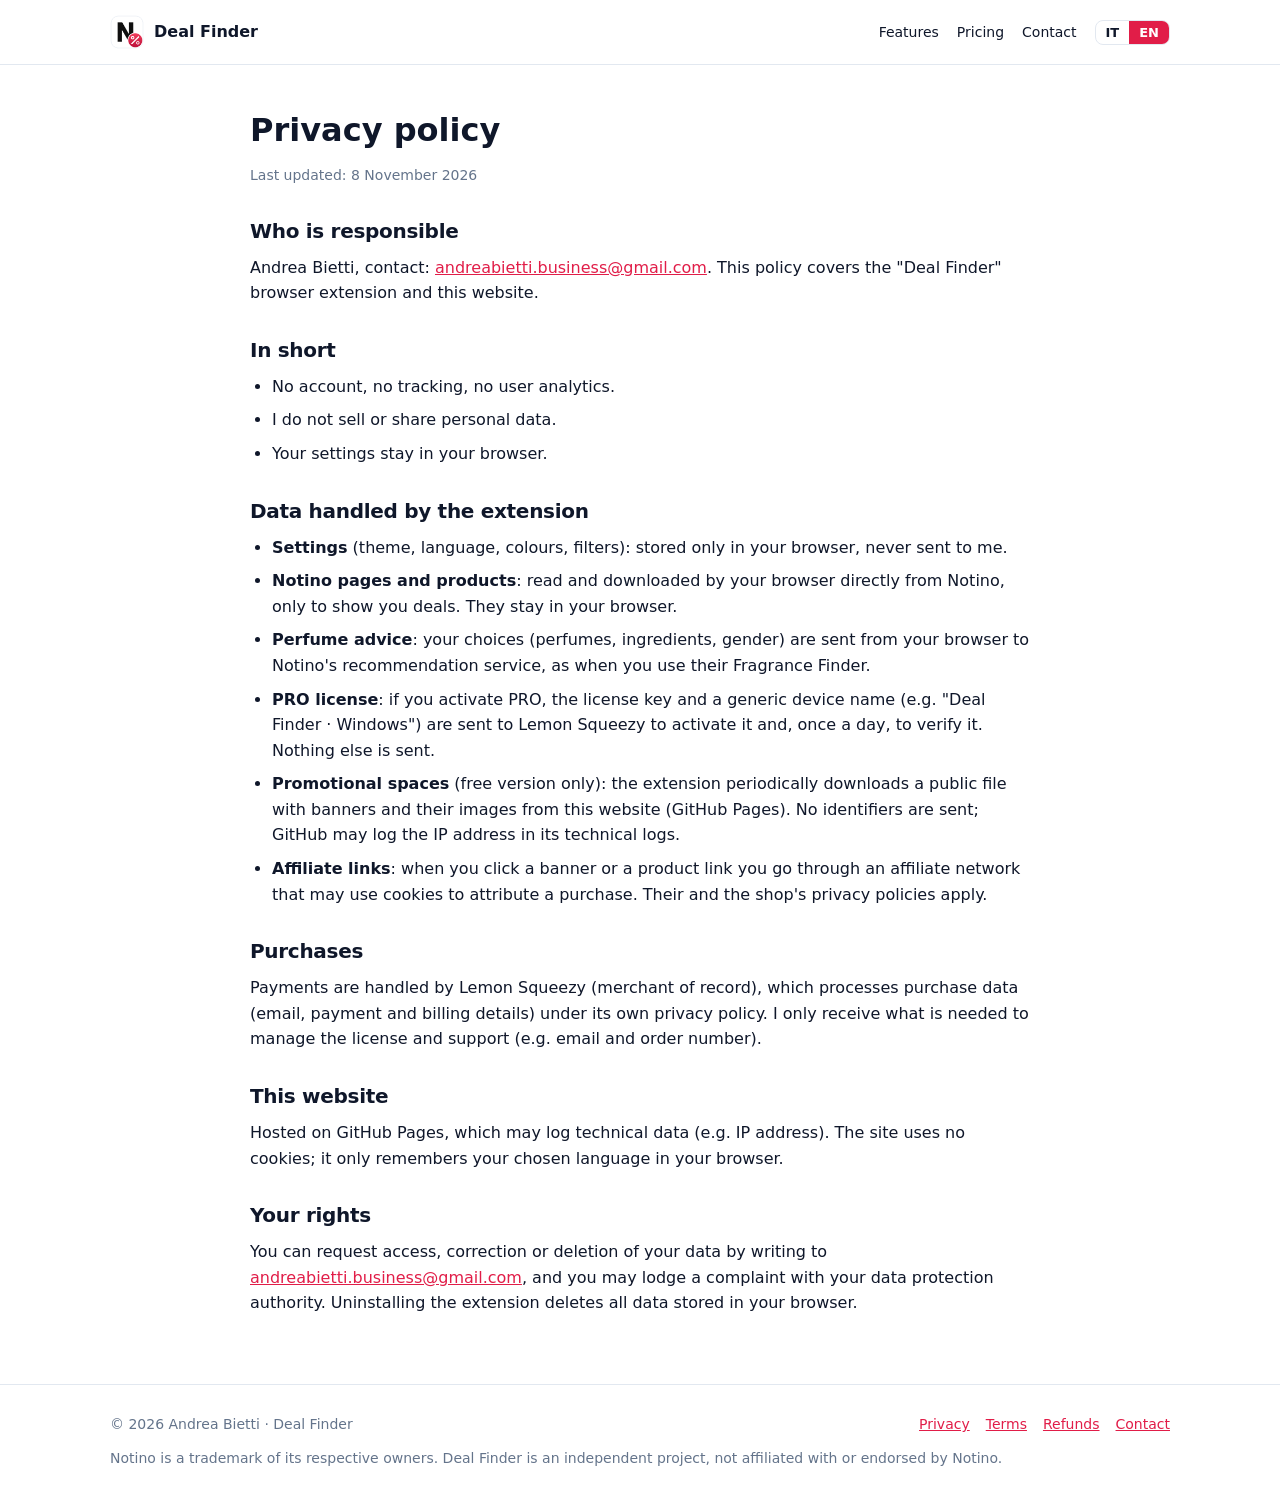
==== privacy.html @ af8a059f "Add files via upload" ====
<!doctype html>
<html lang="it">
<head>
<meta charset="utf-8">
<meta name="viewport" content="width=device-width, initial-scale=1">
<title data-it="Privacy policy – Deal Finder" data-en="Privacy policy – Deal Finder">Privacy policy – Deal Finder</title>
<meta name="description" content="Estensione per Microsoft Edge e Chrome che trova i veri sconti su Notino: sconto effettivo con codici, prezzo finale, filtri avanzati e consigli profumo.">
<link rel="icon" href="img/logo.png">
<link rel="stylesheet" href="style.css">
<script src="lang.js"></script>
</head>
<body>
<header><div class="wrap">
  <a class="brand" href="./"><img src="img/logo.png" alt="">Deal Finder</a>
  <nav>
    <a class="hide-m" href="./#funzioni"><span data-lang="it">Funzioni</span><span data-lang="en">Features</span></a>
    <a class="hide-m" href="./#prezzi"><span data-lang="it">Prezzi</span><span data-lang="en">Pricing</span></a>
    <a class="hide-m" href="./#contatti"><span data-lang="it">Contatti</span><span data-lang="en">Contact</span></a>
    <span class="lang"><button data-l="it">IT</button><button data-l="en">EN</button></span>
  </nav>
</div></header>

<main class="legal">
<div data-lang="it"><h1>Privacy policy</h1><p class="upd">Ultimo aggiornamento: 8 novembre 2026</p>
<h2>Chi è il titolare</h2>
<p>Andrea Bietti, contatto: <a href="mailto:andreabietti.business@gmail.com">andreabietti.business@gmail.com</a>. Questa informativa riguarda l'estensione per browser "Deal Finder" e questo sito.</p>
<h2>In breve</h2>
<ul><li>Nessun account, nessun tracciamento, nessuna statistica sugli utenti.</li><li>Non vendo né condivido dati personali.</li><li>Le impostazioni restano nel tuo browser.</li></ul>
<h2>Dati trattati dall'estensione</h2>
<ul>
<li><b>Impostazioni</b> (tema, lingua, colori, filtri): salvate solo nel tuo browser, mai inviate a me.</li>
<li><b>Pagine e prodotti Notino</b>: l'estensione li legge e li scarica dal tuo browser, direttamente da Notino, solo per mostrarti le offerte. Restano nel tuo browser.</li>
<li><b>Consigli profumo</b>: le tue scelte (profumi, ingredienti, genere) vengono inviate al servizio di consigli di Notino dal tuo browser, come quando usi il loro Fragrance Finder.</li>
<li><b>Licenza PRO</b>: se attivi la versione PRO, la chiave di licenza e un nome generico del dispositivo (es. "Deal Finder · Windows") vengono inviati a Lemon Squeezy per attivarla e, una volta al giorno, per verificarla. Non vengono inviati altri dati.</li>
<li><b>Spazi promozionali</b> (solo versione gratuita): l'estensione scarica periodicamente un file pubblico con i banner e le relative immagini da questo sito (GitHub Pages). Non invia identificativi; GitHub può registrare l'indirizzo IP nei suoi log tecnici.</li>
<li><b>Link di affiliazione</b>: se clicchi un banner o un link a un prodotto, passi per una rete di affiliazione che può usare cookie per attribuire l'eventuale acquisto. Si applicano le informative della rete e del negozio.</li>
</ul>
<h2>Acquisti</h2>
<p>I pagamenti sono gestiti da Lemon Squeezy (rivenditore autorizzato / merchant of record), che tratta i dati dell'acquisto (email, dati di pagamento, fatturazione) secondo la propria informativa privacy. Io ricevo solo i dati necessari a gestire la licenza e l'assistenza (es. email e numero d'ordine).</p>
<h2>Questo sito</h2>
<p>È ospitato su GitHub Pages, che può registrare dati tecnici (es. indirizzo IP) nei propri log. Il sito non usa cookie; ricorda solo la lingua scelta nel tuo browser.</p>
<h2>I tuoi diritti</h2>
<p>Puoi chiedere accesso, rettifica o cancellazione dei dati che mi riguardano scrivendo a <a href="mailto:andreabietti.business@gmail.com">andreabietti.business@gmail.com</a>. Puoi anche proporre reclamo al Garante per la protezione dei dati personali. Disinstallando l'estensione elimini tutti i dati salvati nel browser.</p>
</div>
<div data-lang="en"><h1>Privacy policy</h1><p class="upd">Last updated: 8 November 2026</p>
<h2>Who is responsible</h2>
<p>Andrea Bietti, contact: <a href="mailto:andreabietti.business@gmail.com">andreabietti.business@gmail.com</a>. This policy covers the "Deal Finder" browser extension and this website.</p>
<h2>In short</h2>
<ul><li>No account, no tracking, no user analytics.</li><li>I do not sell or share personal data.</li><li>Your settings stay in your browser.</li></ul>
<h2>Data handled by the extension</h2>
<ul>
<li><b>Settings</b> (theme, language, colours, filters): stored only in your browser, never sent to me.</li>
<li><b>Notino pages and products</b>: read and downloaded by your browser directly from Notino, only to show you deals. They stay in your browser.</li>
<li><b>Perfume advice</b>: your choices (perfumes, ingredients, gender) are sent from your browser to Notino's recommendation service, as when you use their Fragrance Finder.</li>
<li><b>PRO license</b>: if you activate PRO, the license key and a generic device name (e.g. "Deal Finder · Windows") are sent to Lemon Squeezy to activate it and, once a day, to verify it. Nothing else is sent.</li>
<li><b>Promotional spaces</b> (free version only): the extension periodically downloads a public file with banners and their images from this website (GitHub Pages). No identifiers are sent; GitHub may log the IP address in its technical logs.</li>
<li><b>Affiliate links</b>: when you click a banner or a product link you go through an affiliate network that may use cookies to attribute a purchase. Their and the shop's privacy policies apply.</li>
</ul>
<h2>Purchases</h2>
<p>Payments are handled by Lemon Squeezy (merchant of record), which processes purchase data (email, payment and billing details) under its own privacy policy. I only receive what is needed to manage the license and support (e.g. email and order number).</p>
<h2>This website</h2>
<p>Hosted on GitHub Pages, which may log technical data (e.g. IP address). The site uses no cookies; it only remembers your chosen language in your browser.</p>
<h2>Your rights</h2>
<p>You can request access, correction or deletion of your data by writing to <a href="mailto:andreabietti.business@gmail.com">andreabietti.business@gmail.com</a>, and you may lodge a complaint with your data protection authority. Uninstalling the extension deletes all data stored in your browser.</p>
</div>
</main>
<footer><div class="wrap">
  <span>© 2026 Andrea Bietti · Deal Finder</span>
  <nav>
    <a href="privacy.html">Privacy</a>
    <a href="terms.html"><span data-lang="it">Termini</span><span data-lang="en">Terms</span></a>
    <a href="refund.html"><span data-lang="it">Rimborsi</span><span data-lang="en">Refunds</span></a>
    <a href="mailto:andreabietti.business@gmail.com"><span data-lang="it">Contatti</span><span data-lang="en">Contact</span></a>
  </nav>
  <span style="width:100%" data-lang="it">Notino è un marchio dei rispettivi titolari. Deal Finder è un progetto indipendente, non affiliato né approvato da Notino.</span>
  <span style="width:100%" data-lang="en">Notino is a trademark of its respective owners. Deal Finder is an independent project, not affiliated with or endorsed by Notino.</span>
</div></footer>
</body>
</html>
---- style.css ----
:root{--bg:#fff;--fg:#0f172a;--mut:#64748b;--line:#e2e8f0;--soft:#f6f7fb;--acc:#e11d48;--acc2:#be123c}
@media (prefers-color-scheme:dark){:root{--bg:#0b1120;--fg:#f1f5f9;--mut:#94a3b8;--line:#1e293b;--soft:#111a2e}}
*{box-sizing:border-box;margin:0}
html{scroll-behavior:smooth}
body{background:var(--bg);color:var(--fg);font:16px/1.6 system-ui,-apple-system,"Segoe UI",Roboto,sans-serif}
a{color:var(--acc)}
.wrap{max-width:1100px;margin:0 auto;padding:0 20px}
header{border-bottom:1px solid var(--line);position:sticky;top:0;background:color-mix(in srgb,var(--bg) 92%,transparent);backdrop-filter:blur(8px);z-index:5}
header .wrap{display:flex;align-items:center;gap:12px;height:64px}
header .brand{display:flex;align-items:center;gap:10px;font-weight:800;text-decoration:none;color:var(--fg)}
header .brand img{width:34px;height:34px}
header nav{margin-left:auto;display:flex;gap:18px;align-items:center;font-size:14px}
header nav a{color:var(--fg);text-decoration:none}
header nav a:hover{color:var(--acc)}
.lang{display:inline-flex;border:1px solid var(--line);border-radius:8px;overflow:hidden}
.lang button{border:none;background:none;color:var(--fg);padding:4px 10px;font:600 13px system-ui;cursor:pointer}
.lang button.on{background:var(--acc);color:#fff}
.hero{padding:64px 0 40px;text-align:center}
.hero h1{font-size:clamp(30px,5vw,48px);line-height:1.15;letter-spacing:-.5px;margin-bottom:16px}
.hero h1 span{color:var(--acc)}
.hero p{font-size:19px;color:var(--mut);max-width:720px;margin:0 auto 28px}
.cta{display:flex;gap:12px;justify-content:center;flex-wrap:wrap}
.btn{display:inline-block;padding:12px 22px;border-radius:12px;font-weight:700;text-decoration:none;border:1px solid var(--line);color:var(--fg)}
.btn.main{background:linear-gradient(135deg,#f43f5e,var(--acc2));color:#fff;border:none;box-shadow:0 8px 20px rgba(225,29,72,.3)}
.shot{margin:40px auto 0;max-width:1000px;border-radius:16px;overflow:hidden;box-shadow:0 30px 60px rgba(15,23,42,.18);border:1px solid var(--line)}
.shot img{display:block;width:100%;height:auto}
section{padding:56px 0}
section.alt{background:var(--soft)}
h2{font-size:30px;letter-spacing:-.3px;margin-bottom:24px;text-align:center}
.grid{display:grid;grid-template-columns:repeat(auto-fit,minmax(240px,1fr));gap:18px}
.card{background:var(--bg);border:1px solid var(--line);border-radius:16px;padding:22px}
.card .ic{font-size:26px;margin-bottom:8px}
.card h3{font-size:17px;margin-bottom:6px}
.card p{color:var(--mut);font-size:15px}
.plans{display:grid;grid-template-columns:repeat(auto-fit,minmax(280px,1fr));gap:20px;max-width:760px;margin:0 auto}
.plan{border:1px solid var(--line);border-radius:18px;padding:26px;background:var(--bg)}
.plan.pro{border:2px solid var(--acc)}
.plan h3{font-size:20px}
.plan .price{font-size:36px;font-weight:800;margin:6px 0 2px}
.plan .price small{font-size:15px;color:var(--mut);font-weight:500}
.plan ul{padding-left:20px;margin:14px 0 18px;color:var(--mut)}
.plan li{margin:4px 0}
.note{color:var(--mut);font-size:14px;text-align:center;margin-top:16px}
.legal{max-width:820px;margin:0 auto;padding:40px 20px 60px}
.legal h1{font-size:32px;margin-bottom:6px}
.legal .upd{color:var(--mut);font-size:14px;margin-bottom:28px}
.legal h2{font-size:20px;text-align:left;margin:28px 0 8px}
.legal p,.legal li{color:var(--fg);margin:8px 0}
.legal ul{padding-left:22px}
footer{border-top:1px solid var(--line);padding:28px 0;color:var(--mut);font-size:14px}
footer .wrap{display:flex;flex-wrap:wrap;gap:12px 24px;justify-content:space-between}
footer nav{display:flex;gap:16px;flex-wrap:wrap}
[data-lang]{display:none}
html[lang="it"] [data-lang="it"],html[lang="en"] [data-lang="en"]{display:revert}
@media (max-width:640px){header nav .hide-m{display:none}}
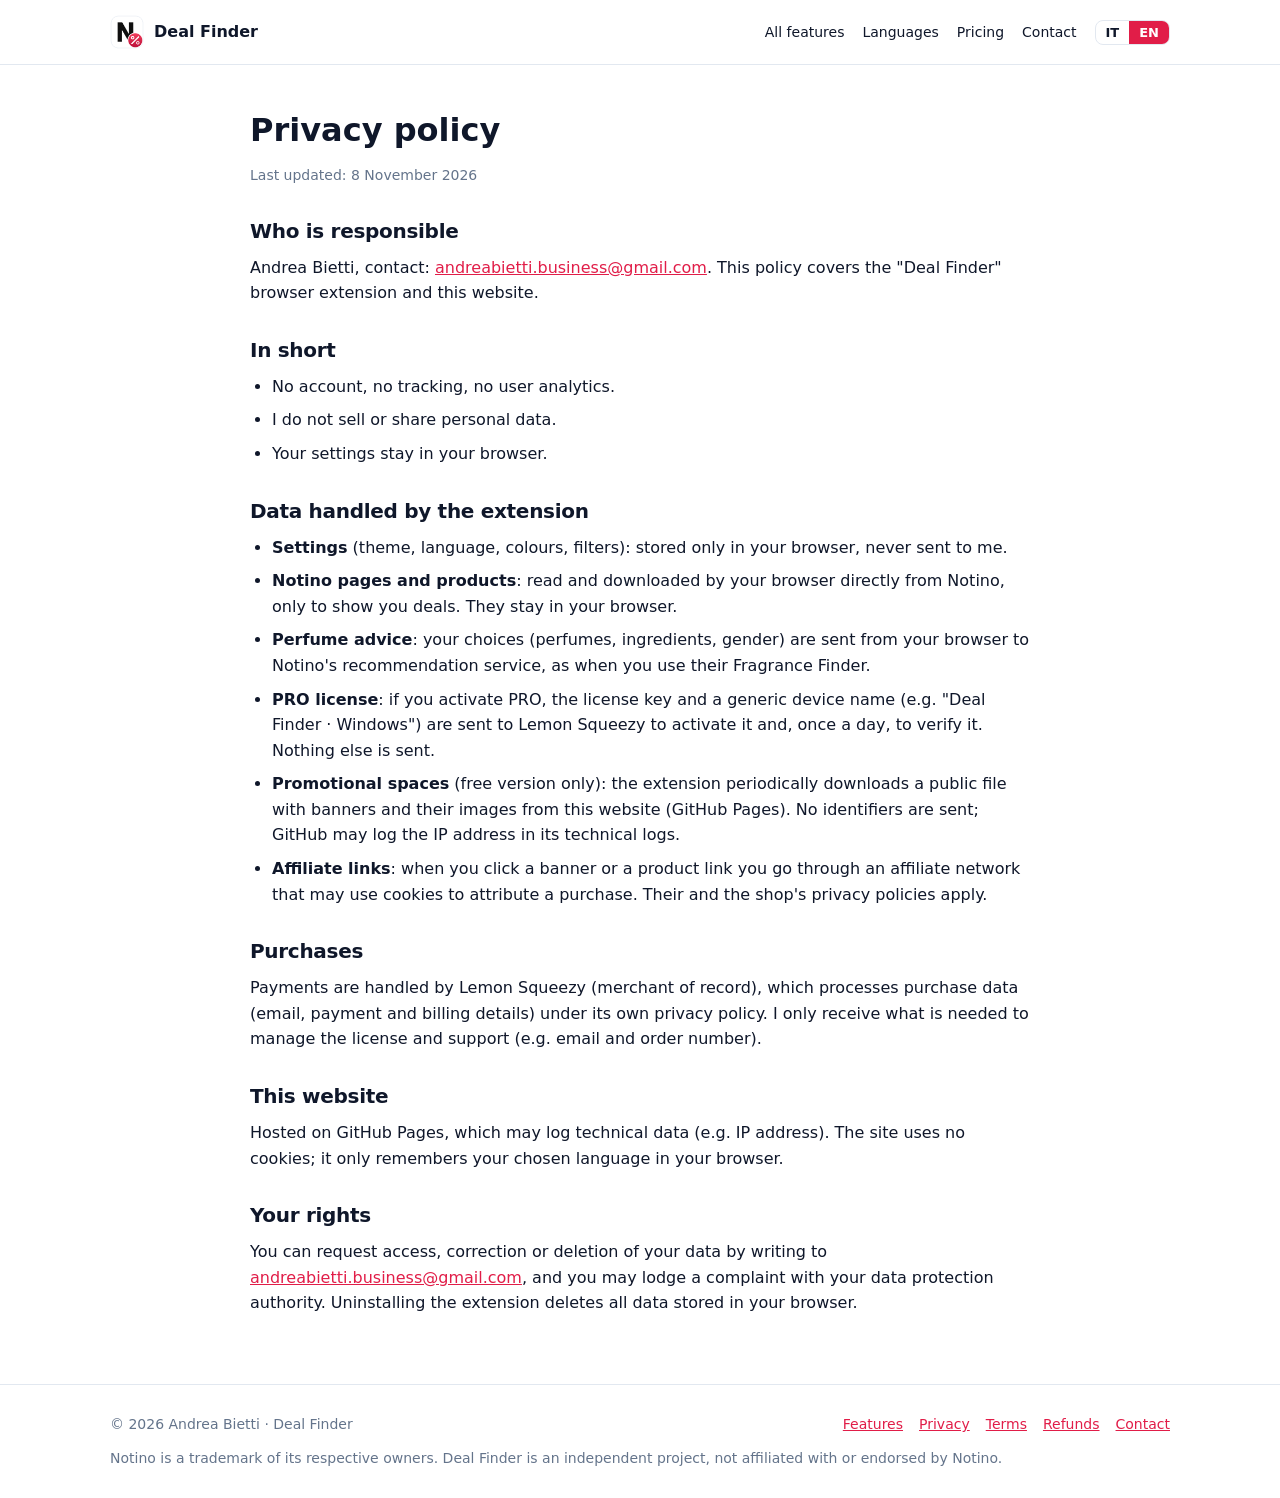
==== commit 54e1e699: "Add files via upload" ====
--- a/privacy.html
+++ b/privacy.html
@@ -13,7 +13,8 @@
 <header><div class="wrap">
   <a class="brand" href="./"><img src="img/logo.png" alt="">Deal Finder</a>
   <nav>
-    <a class="hide-m" href="./#funzioni"><span data-lang="it">Funzioni</span><span data-lang="en">Features</span></a>
+    <a class="hide-m" href="features.html"><span data-lang="it">Tutte le funzioni</span><span data-lang="en">All features</span></a>
+    <a class="hide-m" href="./#lingue"><span data-lang="it">Lingue</span><span data-lang="en">Languages</span></a>
     <a class="hide-m" href="./#prezzi"><span data-lang="it">Prezzi</span><span data-lang="en">Pricing</span></a>
     <a class="hide-m" href="./#contatti"><span data-lang="it">Contatti</span><span data-lang="en">Contact</span></a>
     <span class="lang"><button data-l="it">IT</button><button data-l="en">EN</button></span>
@@ -67,6 +68,7 @@
 <footer><div class="wrap">
   <span>© 2026 Andrea Bietti · Deal Finder</span>
   <nav>
+    <a href="features.html"><span data-lang="it">Funzioni</span><span data-lang="en">Features</span></a>
     <a href="privacy.html">Privacy</a>
     <a href="terms.html"><span data-lang="it">Termini</span><span data-lang="en">Terms</span></a>
     <a href="refund.html"><span data-lang="it">Rimborsi</span><span data-lang="en">Refunds</span></a>
--- a/style.css
+++ b/style.css
@@ -53,3 +53,7 @@
 [data-lang]{display:none}
 html[lang="it"] [data-lang="it"],html[lang="en"] [data-lang="en"]{display:revert}
 @media (max-width:640px){header nav .hide-m{display:none}}
+
+.sub{text-align:center;font-weight:700;margin:22px 0 10px}
+.pills{display:flex;flex-wrap:wrap;gap:8px;justify-content:center;max-width:900px;margin:0 auto}
+.pill{border:1px solid var(--line);background:var(--soft);border-radius:999px;padding:5px 12px;font-size:14px}
